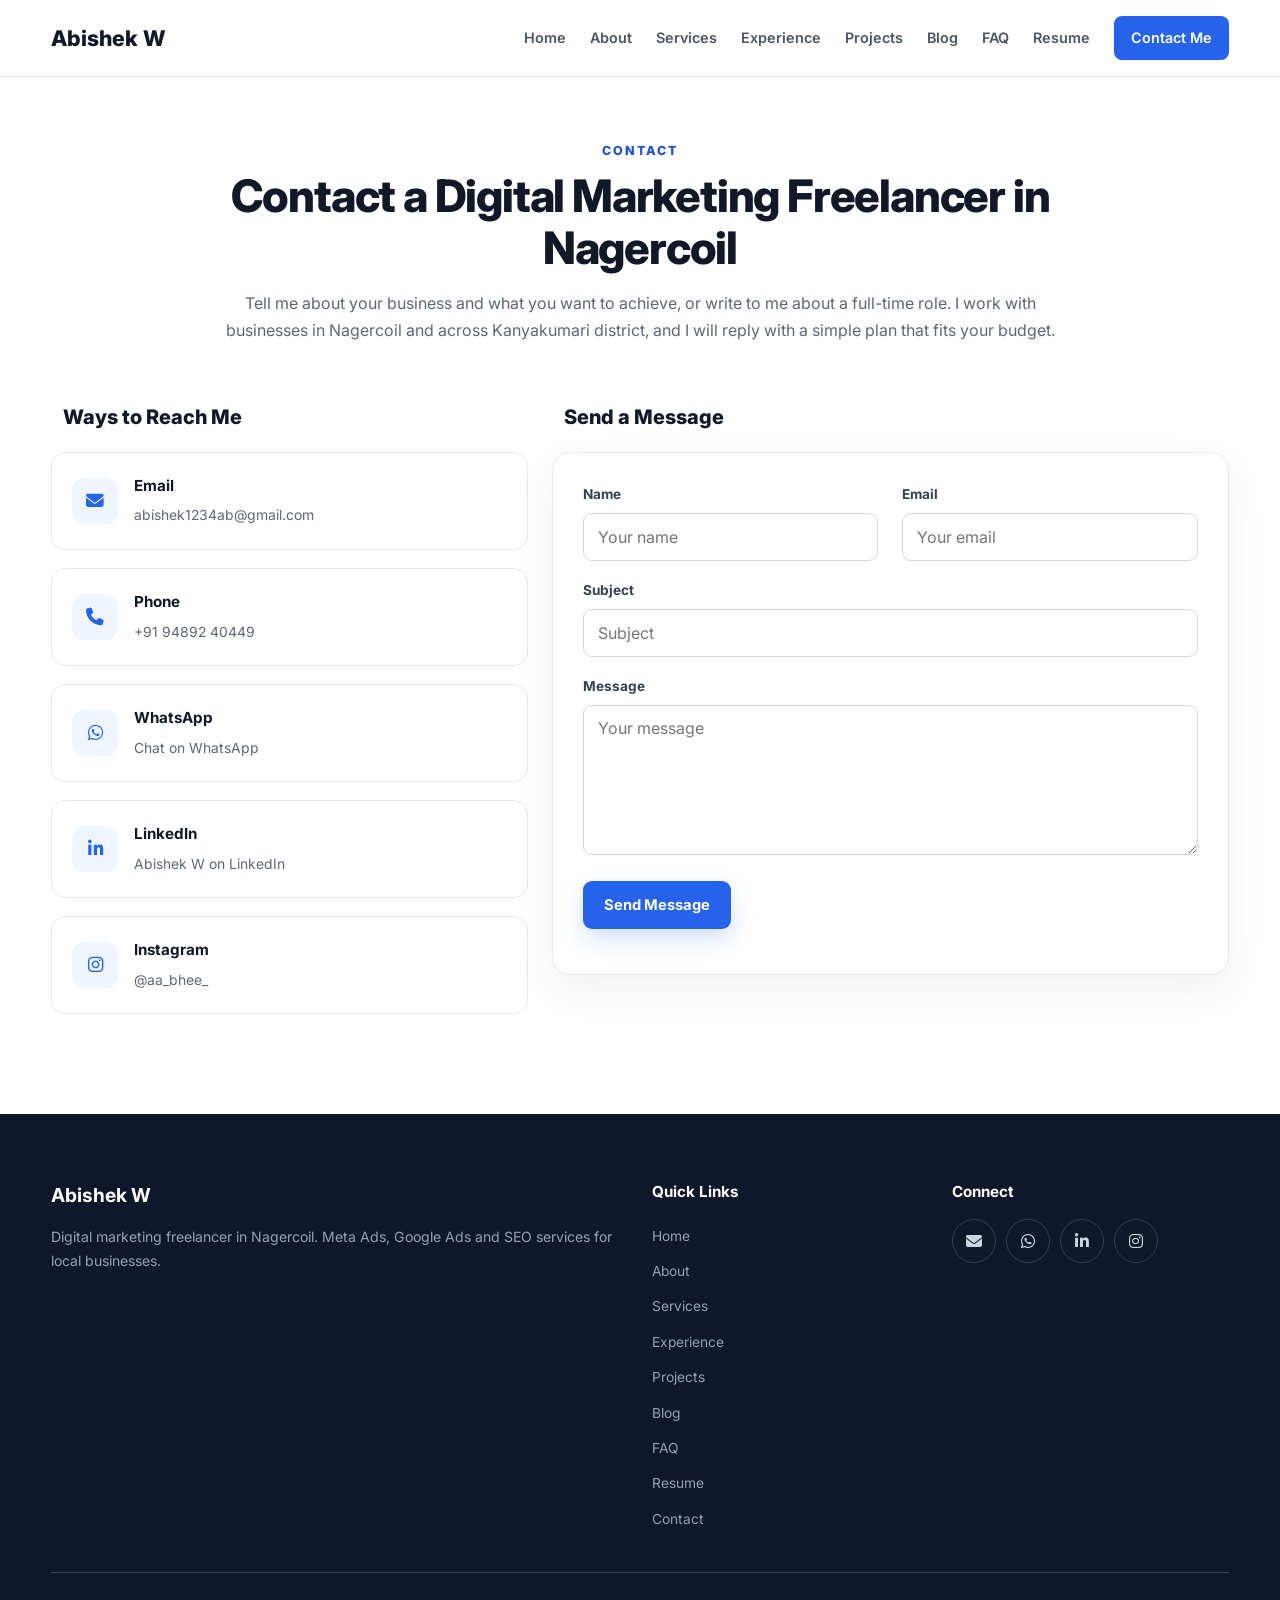
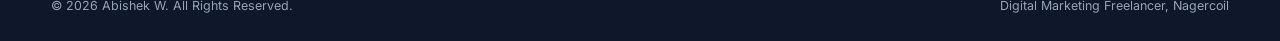
==== contact.html @ 52a7bd78 "Update contact message to include full-time roles" ====
<!DOCTYPE html>
<html lang="en-IN">
<head>
<meta charset="UTF-8">
<meta name="viewport" content="width=device-width, initial-scale=1.0">

<!-- SEO -->
<title>Contact a Digital Marketing Freelancer in Nagercoil</title>
<meta name="description" content="Contact Abishek W, digital marketing freelancer in Nagercoil, for Meta Ads, Google Ads and SEO services. Call or WhatsApp +91 94892 40449.">
<meta name="author" content="Abishek W">
<meta name="robots" content="index, follow, max-image-preview:large">
<meta name="geo.region" content="IN-TN">
<meta name="geo.placename" content="Nagercoil">
<meta name="theme-color" content="#2563eb">
<link rel="canonical" href="https://abishekwabi.github.io/abishek-digital-marketer/contact.html">

<!-- Favicon -->
<link rel="icon" href="favicon.ico" sizes="48x48">
<link rel="icon" type="image/png" sizes="48x48" href="favicon-48x48.png">
<link rel="icon" type="image/png" sizes="192x192" href="favicon-192x192.png">
<link rel="icon" type="image/svg+xml" href="favicon.svg">
<link rel="apple-touch-icon" href="apple-touch-icon.png">

<!-- Open Graph / Twitter -->
<meta property="og:type" content="website">
<meta property="og:site_name" content="Abishek W – Digital Marketing Freelancer">
<meta property="og:locale" content="en_IN">
<meta property="og:title" content="Contact a Digital Marketing Freelancer in Nagercoil">
<meta property="og:description" content="Call, WhatsApp or email Abishek W for digital marketing in Nagercoil and Kanyakumari district.">
<meta property="og:url" content="https://abishekwabi.github.io/abishek-digital-marketer/contact.html">
<meta property="og:image" content="https://abishekwabi.github.io/abishek-digital-marketer/image.jpeg">
<meta property="og:image:alt" content="Abishek W, digital marketing freelancer in Nagercoil">
<meta name="twitter:card" content="summary_large_image">
<meta name="twitter:title" content="Contact a Digital Marketing Freelancer in Nagercoil">
<meta name="twitter:description" content="Call, WhatsApp or email Abishek W for digital marketing in Nagercoil.">
<meta name="twitter:image" content="https://abishekwabi.github.io/abishek-digital-marketer/image.jpeg">

<!-- Performance: connect to third-party hosts early -->
<link rel="preconnect" href="https://fonts.googleapis.com">
<link rel="preconnect" href="https://fonts.gstatic.com" crossorigin>
<link rel="preconnect" href="https://cdnjs.cloudflare.com" crossorigin>
<link rel="preconnect" href="https://www.googletagmanager.com">

<!-- Main stylesheet -->
<link rel="stylesheet" href="style.css">

<!-- Google Fonts and icons: loaded without blocking the first paint -->
<link rel="stylesheet" href="https://fonts.googleapis.com/css2?family=Inter:wght@400;600;700;800&display=swap" media="print" onload="this.media='all'">
<link rel="stylesheet" href="https://cdnjs.cloudflare.com/ajax/libs/font-awesome/6.5.2/css/all.min.css" media="print" onload="this.media='all'">
<noscript>
  <link rel="stylesheet" href="https://fonts.googleapis.com/css2?family=Inter:wght@400;600;700;800&display=swap">
  <link rel="stylesheet" href="https://cdnjs.cloudflare.com/ajax/libs/font-awesome/6.5.2/css/all.min.css">
</noscript>

<!-- Structured Data -->
<script type="application/ld+json">
{
  "@context": "https://schema.org",
  "@graph": [
    {
      "@type": "ContactPage",
      "@id": "https://abishekwabi.github.io/abishek-digital-marketer/contact.html#contactpage",
      "url": "https://abishekwabi.github.io/abishek-digital-marketer/contact.html",
      "name": "Contact a Digital Marketing Freelancer in Nagercoil",
      "description": "Contact Abishek W, a digital marketing freelancer in Nagercoil, for Meta Ads, Google Ads and SEO services.",
      "inLanguage": "en-IN",
      "isPartOf": {"@id": "https://abishekwabi.github.io/abishek-digital-marketer/#website"},
      "about": {"@id": "https://abishekwabi.github.io/abishek-digital-marketer/#service"},
      "breadcrumb": {"@id": "https://abishekwabi.github.io/abishek-digital-marketer/contact.html#breadcrumb"}
    },
    {
      "@type": "BreadcrumbList",
      "@id": "https://abishekwabi.github.io/abishek-digital-marketer/contact.html#breadcrumb",
      "itemListElement": [
        {"@type": "ListItem", "position": 1, "name": "Home", "item": "https://abishekwabi.github.io/abishek-digital-marketer/"},
        {"@type": "ListItem", "position": 2, "name": "Contact", "item": "https://abishekwabi.github.io/abishek-digital-marketer/contact.html"}
      ]
    },
    {
      "@type": "WebSite",
      "@id": "https://abishekwabi.github.io/abishek-digital-marketer/#website",
      "url": "https://abishekwabi.github.io/abishek-digital-marketer/",
      "name": "Abishek W – Digital Marketing Freelancer",
      "inLanguage": "en-IN",
      "publisher": {"@id": "https://abishekwabi.github.io/abishek-digital-marketer/#person"}
    },
    {
      "@type": "Person",
      "@id": "https://abishekwabi.github.io/abishek-digital-marketer/#person",
      "name": "Abishek W",
      "jobTitle": "Digital Marketing Freelancer",
      "url": "https://abishekwabi.github.io/abishek-digital-marketer/",
      "image": "https://abishekwabi.github.io/abishek-digital-marketer/image.jpeg",
      "email": "mailto:abishek1234ab@gmail.com",
      "telephone": "+919489240449",
      "knowsAbout": ["Digital marketing", "SEO", "Google Ads", "Meta Ads", "Lead generation"],
      "address": {"@type": "PostalAddress", "addressLocality": "Nagercoil", "addressRegion": "Tamil Nadu", "addressCountry": "IN"},
      "sameAs": ["https://www.linkedin.com/in/abishekw06/", "https://www.instagram.com/aa_bhee_/"]
    },
    {
      "@type": "ProfessionalService",
      "@id": "https://abishekwabi.github.io/abishek-digital-marketer/#service",
      "name": "Abishek W – Digital Marketing Freelancer",
      "url": "https://abishekwabi.github.io/abishek-digital-marketer/",
      "image": "https://abishekwabi.github.io/abishek-digital-marketer/image.jpeg",
      "telephone": "+919489240449",
      "email": "abishek1234ab@gmail.com",
      "description": "Digital marketing in Nagercoil: Meta Ads, Google Ads, SEO services and lead generation for local businesses.",
      "slogan": "Meta Ads, Google Ads and SEO services in Nagercoil",
      "address": {"@type": "PostalAddress", "addressLocality": "Nagercoil", "addressRegion": "Tamil Nadu", "addressCountry": "IN"},
      "areaServed": [{"@type": "City", "name": "Nagercoil"}, {"@type": "AdministrativeArea", "name": "Kanyakumari district"}],
      "contactPoint": {"@type": "ContactPoint", "contactType": "customer service", "telephone": "+919489240449", "email": "abishek1234ab@gmail.com", "areaServed": "IN", "availableLanguage": ["Tamil", "English"]},
      "founder": {"@id": "https://abishekwabi.github.io/abishek-digital-marketer/#person"}
    }
  ]
}
</script>

<!-- Google Tag Manager -->
<script>(function(w,d,s,l,i){w[l]=w[l]||[];w[l].push({'gtm.start':
new Date().getTime(),event:'gtm.js'});var f=d.getElementsByTagName(s)[0],
j=d.createElement(s),dl=l!='dataLayer'?'&l='+l:'';j.async=true;j.src=
'https://www.googletagmanager.com/gtm.js?id='+i+dl;f.parentNode.insertBefore(j,f);
})(window,document,'script','dataLayer','GTM-KGVBVLHN');</script>
<!-- End Google Tag Manager -->

<!-- Google tag (gtag.js) -->
<script async src="https://www.googletagmanager.com/gtag/js?id=G-7HQLY4VYEZ"></script>
<script>
  window.dataLayer = window.dataLayer || [];
  function gtag(){dataLayer.push(arguments);}
  gtag('js', new Date());
  gtag('config', 'G-7HQLY4VYEZ');
</script>
</head>

<body>
<!-- Google Tag Manager (noscript) -->
<noscript><iframe src="https://www.googletagmanager.com/ns.html?id=GTM-KGVBVLHN"
height="0" width="0" style="display:none;visibility:hidden"></iframe></noscript>
<!-- End Google Tag Manager (noscript) -->
<a class="skip-link" href="#main">Skip to main content</a>

<!-- NAVIGATION -->
<header class="navbar" id="navbar">
  <div class="container nav-container">
    <a href="index.html" class="logo">Abishek W</a>
    <button class="menu-toggle" id="menuToggle" type="button" aria-label="Open menu" aria-expanded="false" aria-controls="navLinks">
      <i class="fa-solid fa-bars" aria-hidden="true"></i>
    </button>
    <nav class="nav-links" id="navLinks" aria-label="Main navigation">
      <a href="index.html#home">Home</a>
      <a href="index.html#about">About</a>
      <a href="index.html#skills">Services</a>
      <a href="index.html#experience">Experience</a>
      <a href="index.html#projects">Projects</a>
      <a href="index.html#blog">Blog</a>
      <a href="index.html#faq">FAQ</a>
      <a href="index.html#resume">Resume</a>
      <a href="contact.html" class="nav-contact" aria-current="page">Contact Me</a>
    </nav>
  </div>
</header>

<main id="main">

<!-- CONTACT -->
<section id="contact" class="section-padding contact-section">
  <div class="container">
    <div class="section-heading">
      <p>CONTACT</p>
      <h1 class="page-title">Contact a Digital Marketing Freelancer in Nagercoil</h1>
      <p>Tell me about your business and what you want to achieve, or write to me about a full-time role. I work with businesses in Nagercoil and across Kanyakumari district, and I will reply with a simple plan that fits your budget.</p>
    </div>

    <div class="row g-5">

      <!-- CONTACT INFORMATION -->
      <div class="col-lg-5">
        <h2 class="contact-subheading">Ways to Reach Me</h2>
        <div class="contact-info">
          <div class="contact-item"><i class="fa-solid fa-envelope" aria-hidden="true"></i><div><h3>Email</h3><a href="mailto:abishek1234ab@gmail.com">abishek1234ab@gmail.com</a></div></div>
          <div class="contact-item"><i class="fa-solid fa-phone" aria-hidden="true"></i><div><h3>Phone</h3><a href="tel:+919489240449">+91 94892 40449</a></div></div>
          <div class="contact-item"><i class="fa-brands fa-whatsapp" aria-hidden="true"></i><div><h3>WhatsApp</h3><a href="https://wa.me/919489240449" target="_blank" rel="noopener">Chat on WhatsApp</a></div></div>
          <div class="contact-item"><i class="fa-brands fa-linkedin-in" aria-hidden="true"></i><div><h3>LinkedIn</h3><a href="https://www.linkedin.com/in/abishekw06/" target="_blank" rel="noopener">Abishek W on LinkedIn</a></div></div>
          <div class="contact-item"><i class="fa-brands fa-instagram" aria-hidden="true"></i><div><h3>Instagram</h3><a href="https://www.instagram.com/aa_bhee_/" target="_blank" rel="noopener">@aa_bhee_</a></div></div>
        </div>
      </div>

      <!-- CONTACT FORM -->
      <div class="col-lg-7">
        <h2 class="contact-subheading">Send a Message</h2>
        <form id="contactForm" class="contact-form" action="#" method="POST">
          <div class="row">
            <div class="col-md-6 mb-3">
              <label for="name">Name</label>
              <input type="text" id="name" name="name" class="form-control" placeholder="Your name" autocomplete="name" required>
            </div>
            <div class="col-md-6 mb-3">
              <label for="email">Email</label>
              <input type="email" id="email" name="email" class="form-control" placeholder="Your email" autocomplete="email" required>
            </div>
          </div>
          <div class="mb-3">
            <label for="subject">Subject</label>
            <input type="text" id="subject" name="subject" class="form-control" placeholder="Subject" required>
          </div>
          <div class="mb-3">
            <label for="message">Message</label>
            <textarea id="message" name="message" rows="6" class="form-control" placeholder="Your message" required></textarea>
          </div>
          <button type="submit" class="btn btn-primary">Send Message</button>
          <p id="formMessage" class="mt-3" role="status" aria-live="polite"></p>
        </form>
      </div>

    </div>
  </div>
</section>

</main>

<!-- FOOTER -->
<footer>
  <div class="container">
    <div class="row">
      <div class="col-lg-6">
        <h3>Abishek W</h3>
        <p>Digital marketing freelancer in Nagercoil. Meta Ads, Google Ads and SEO services for local businesses.</p>
      </div>
      <div class="col-lg-3">
        <h4>Quick Links</h4>
        <ul class="footer-links">
          <li><a href="index.html#home">Home</a></li>
          <li><a href="index.html#about">About</a></li>
          <li><a href="index.html#skills">Services</a></li>
          <li><a href="index.html#experience">Experience</a></li>
          <li><a href="index.html#projects">Projects</a></li>
          <li><a href="index.html#blog">Blog</a></li>
          <li><a href="index.html#faq">FAQ</a></li>
          <li><a href="index.html#resume">Resume</a></li>
          <li><a href="contact.html">Contact</a></li>
        </ul>
      </div>
      <div class="col-lg-3">
        <h4>Connect</h4>
        <div class="footer-social">
          <a href="mailto:abishek1234ab@gmail.com" aria-label="Email"><i class="fa-solid fa-envelope" aria-hidden="true"></i></a>
          <a href="https://wa.me/919489240449" target="_blank" rel="noopener" aria-label="WhatsApp"><i class="fa-brands fa-whatsapp" aria-hidden="true"></i></a>
          <a href="https://www.linkedin.com/in/abishekw06/" target="_blank" rel="noopener" aria-label="LinkedIn"><i class="fa-brands fa-linkedin-in" aria-hidden="true"></i></a>
          <a href="https://www.instagram.com/aa_bhee_/" target="_blank" rel="noopener" aria-label="Instagram"><i class="fa-brands fa-instagram" aria-hidden="true"></i></a>
        </div>
      </div>
    </div>
    <hr>
    <div class="footer-bottom">
      <p>© <span class="js-year">2026</span> Abishek W. All Rights Reserved.</p>
      <p>Digital Marketing Freelancer, Nagercoil</p>
    </div>
  </div>
</footer>

<script src="script.js" defer></script>
</body>
</html>
---- style.css ----
/* =========================================================
   RESET
========================================================= */
* { margin: 0; padding: 0; box-sizing: border-box; }
html { scroll-behavior: smooth; scroll-padding-top: 84px; }
body {
    font-family: "Inter", system-ui, -apple-system, "Segoe UI", Roboto, Arial, sans-serif;
    background: #ffffff;
    color: #111827;
    line-height: 1.7;
    overflow-x: hidden;
}
a { text-decoration: none; color: inherit; }
img { max-width: 100%; display: block; }
button, input, textarea { font-family: inherit; }
.container { width: min(1180px, 92%); margin: 0 auto; }

.skip-link {
    position: absolute; left: 12px; top: -70px; z-index: 2000;
    padding: 10px 16px; border-radius: 8px;
    background: #2563eb; color: #ffffff; font-weight: 700;
    transition: top 0.2s ease;
}
.skip-link:focus { top: 12px; }


/* =========================================================
   NAVBAR
========================================================= */
.navbar {
    position: fixed; top: 0; left: 0; width: 100%; z-index: 1000;
    background: rgba(255, 255, 255, 0.96);
    border-bottom: 1px solid #e5e7eb;
    transition: box-shadow 0.35s ease, background 0.35s ease;
}
.navbar.scrolled { box-shadow: 0 8px 30px rgba(0, 0, 0, 0.08); background: rgba(255, 255, 255, 0.98); }
.nav-container { min-height: 76px; display: flex; align-items: center; justify-content: space-between; gap: 30px; }
.logo { font-size: 1.35rem; font-weight: 800; color: #111827; transition: transform 0.3s ease; }
.logo:hover { transform: translateY(-2px); }
.nav-links { display: flex; align-items: center; gap: 24px; }
.nav-links a { position: relative; font-size: 0.9rem; font-weight: 600; color: #4b5563; transition: color 0.3s ease; }
.nav-links a::after {
    content: ""; position: absolute; left: 0; bottom: -7px;
    width: 0; height: 2px; background: #2563eb; transition: width 0.3s ease;
}
.nav-links a:hover, .nav-links a.active { color: #2563eb; }
.nav-links a:hover::after, .nav-links a.active::after { width: 100%; }
.nav-links .nav-contact { padding: 10px 17px; border-radius: 8px; background: #2563eb; color: #ffffff; }
.nav-links .nav-contact::after { display: none; }
.nav-links .nav-contact:hover { background: #1d4ed8; color: #ffffff; transform: translateY(-2px); }


/* =========================================================
   HERO (no opacity animation on main text or image, so the
   largest content paints as early as possible)
========================================================= */
.hero {
    min-height: 100vh; min-height: 100svh;
    padding: 150px 0 100px;
    display: flex; align-items: center;
    background:
        radial-gradient(circle at 80% 20%, rgba(37, 99, 235, 0.08), transparent 30%),
        linear-gradient(180deg, #ffffff 0%, #f8fafc 100%);
}
.hero-grid { display: grid; grid-template-columns: 1.05fr 0.95fr; align-items: center; gap: 70px; }
.open-status {
    display: inline-flex; align-items: center; gap: 9px;
    padding: 8px 14px; margin-bottom: 22px;
    border: 1px solid #dbeafe; border-radius: 50px;
    background: #eff6ff; color: #1d4ed8;
    font-size: 0.82rem; font-weight: 700;
}
.open-status::before {
    content: ""; width: 8px; height: 8px; border-radius: 50%;
    background: #22c55e; animation: pulse 1.8s infinite;
}
.hero-title {
    max-width: 750px; margin-bottom: 18px;
    font-size: clamp(2.2rem, 4.4vw, 4rem);
    line-height: 1.1; letter-spacing: -1.5px; font-weight: 800; color: #111827;
}
.hero-title .blue { color: #2563eb; }
.hero-subtitle { max-width: 750px; margin-bottom: 22px; font-size: 1.15rem; line-height: 1.6; font-weight: 600; color: #374151; }
.hero-description { max-width: 700px; margin-bottom: 30px; color: #5f6673; font-size: 1rem; }
.hero-buttons { display: flex; flex-wrap: wrap; gap: 14px; margin-bottom: 28px; }

.btn {
    position: relative; overflow: hidden;
    display: inline-flex; align-items: center; justify-content: center; gap: 7px;
    min-height: 48px; padding: 12px 21px;
    border-radius: 9px; border: 1px solid transparent;
    font-size: 0.92rem; font-weight: 700; cursor: pointer;
    transition: transform 0.3s ease, box-shadow 0.3s ease, background 0.3s ease, border-color 0.3s ease;
}
.btn:hover { transform: translateY(-3px); }
.btn-primary { background: #2563eb; color: #ffffff; box-shadow: 0 10px 24px rgba(37, 99, 235, 0.2); }
.btn-primary:hover { background: #1d4ed8; box-shadow: 0 15px 30px rgba(37, 99, 235, 0.28); }
.btn-secondary { background: #ffffff; color: #111827; border-color: #d1d5db; }
.btn-secondary:hover { border-color: #2563eb; color: #2563eb; }
.btn .ripple {
    position: absolute; width: 10px; height: 10px; border-radius: 50%;
    background: rgba(255, 255, 255, 0.5);
    transform: translate(-50%, -50%) scale(0);
    animation: rippleOut 0.6s ease-out; pointer-events: none;
}

.social-links { display: flex; align-items: center; gap: 11px; }
.social-links a {
    width: 44px; height: 44px; display: grid; place-items: center;
    border: 1px solid #e5e7eb; border-radius: 50%;
    background: #ffffff; color: #4b5563; transition: all 0.3s ease;
}
.social-links a:hover { color: #ffffff; background: #2563eb; border-color: #2563eb; transform: translateY(-4px) rotate(3deg); }


/* =========================================================
   HERO IMAGE
========================================================= */
.hero-visual { position: relative; min-height: 520px; display: flex; align-items: center; justify-content: center; }
.hero-visual::before {
    content: ""; position: absolute; width: 410px; height: 410px;
    border-radius: 50%; background: #eff6ff; z-index: 0;
    animation: imageGlow 5s ease-in-out infinite;
}
.profile-image {
    position: relative; z-index: 2;
    width: 390px; height: 470px;
    object-fit: cover; object-position: center top;
    border-radius: 25px; border: 8px solid #ffffff;
    box-shadow: 0 30px 70px rgba(15, 23, 42, 0.15);
    transition: transform 0.5s ease, box-shadow 0.5s ease;
}
.profile-image:hover { transform: translateY(-8px) scale(1.015); box-shadow: 0 40px 85px rgba(15, 23, 42, 0.2); }


/* =========================================================
   FLOATING CARDS
========================================================= */
.floating-card {
    position: absolute; z-index: 5;
    display: flex; align-items: center; gap: 12px;
    padding: 13px 16px; min-width: 190px;
    background: rgba(255, 255, 255, 0.96);
    border: 1px solid #e5e7eb; border-radius: 13px;
    box-shadow: 0 18px 40px rgba(15, 23, 42, 0.12);
}
.floating-icon {
    width: 42px; height: 42px; display: grid; place-items: center;
    border-radius: 10px; background: #eff6ff; color: #2563eb; font-size: 1.15rem;
}
.floating-text { display: flex; flex-direction: column; line-height: 1.35; }
.floating-text strong { color: #111827; font-size: 0.9rem; }
.floating-text span { color: #5f6673; font-size: 0.75rem; }
.meta-card { left: -15px; top: 70px; animation: floatA 4s ease-in-out infinite; }
.google-card { right: -25px; top: 190px; animation: floatB 4.5s ease-in-out infinite; }
.seo-card { left: 0; bottom: 60px; animation: floatC 5s ease-in-out infinite; }


/* =========================================================
   GENERAL SECTIONS
========================================================= */
section:not(.hero) { padding: 100px 0; }
section:nth-of-type(even) { background: #f8fafc; }


/* =========================================================
   SECTION HEADINGS
========================================================= */
.section-heading { max-width: 850px; margin: 0 auto 55px; text-align: center; }
.section-label, .section-heading > p:first-child {
    margin-bottom: 10px; color: #1d4ed8;
    font-size: 0.78rem; font-weight: 800;
    text-transform: uppercase; letter-spacing: 2px;
}
.section-heading h2 {
    margin-bottom: 16px; color: #111827;
    font-size: clamp(1.8rem, 3.6vw, 2.8rem);
    line-height: 1.15; letter-spacing: -1.2px; font-weight: 800;
}
.section-heading > p:last-child { color: #5f6673; font-size: 1rem; font-weight: 400; line-height: 1.7; }


/* =========================================================
   ABOUT
========================================================= */
.about-grid { display: grid; grid-template-columns: 1.2fr 0.8fr; gap: 55px; align-items: start; }
.about-content p { margin-bottom: 18px; color: #5f6673; }
.education-card {
    padding: 30px; background: #ffffff;
    border: 1px solid #e5e7eb; border-radius: 18px;
    box-shadow: 0 15px 40px rgba(15, 23, 42, 0.06);
    transition: transform 0.35s ease, box-shadow 0.35s ease, border-color 0.35s ease;
}
.education-card:hover { transform: translateY(-7px); box-shadow: 0 25px 55px rgba(15, 23, 42, 0.1); border-color: #bfdbfe; }
.education-card h3 { margin-bottom: 13px; color: #111827; font-size: 1.05rem; }
.education-card p { margin-bottom: 7px; color: #5f6673; }
.education-card p strong { color: #111827; }


/* =========================================================
   SKILLS
========================================================= */
.skills-grid { display: grid; grid-template-columns: repeat(3, 1fr); gap: 18px; }
.skill-card {
    min-height: 175px; padding: 28px 20px;
    display: flex; flex-direction: column; justify-content: center; align-items: center;
    text-align: center; background: #ffffff;
    border: 1px solid #e5e7eb; border-radius: 16px;
    box-shadow: 0 8px 25px rgba(15, 23, 42, 0.04);
    transition: transform 0.35s ease, box-shadow 0.35s ease, border-color 0.35s ease;
}
.skill-card:hover { transform: translateY(-9px); border-color: #bfdbfe; box-shadow: 0 20px 45px rgba(37, 99, 235, 0.1); }
.skill-icon {
    width: 56px; height: 56px; margin-bottom: 18px;
    display: grid; place-items: center;
    border-radius: 14px; background: #eff6ff; color: #2563eb;
    font-size: 1.35rem; transition: all 0.35s ease;
}
.skill-card:hover .skill-icon { background: #2563eb; color: #ffffff; transform: rotate(-6deg) scale(1.08); }
.skill-card h3 { color: #1f2937; font-size: 0.95rem; }


/* =========================================================
   EXPERIENCE
========================================================= */
.experience-card {
    max-width: 900px; margin: auto; padding: 38px;
    background: #ffffff; border: 1px solid #e5e7eb; border-radius: 18px;
    box-shadow: 0 15px 40px rgba(15, 23, 42, 0.06);
    transition: transform 0.35s ease, box-shadow 0.35s ease, border-color 0.35s ease;
}
.experience-card + .experience-card { margin-top: 24px; }
.experience-card:hover { transform: translateY(-7px); border-color: #bfdbfe; box-shadow: 0 25px 55px rgba(15, 23, 42, 0.1); }
.experience-card h3 { margin-bottom: 8px; color: #111827; font-size: 1.35rem; }
.company { color: #1d4ed8; font-weight: 700; }
.date { margin-top: 3px; margin-bottom: 23px; color: #5f6673; font-size: 0.9rem; }
.experience-card ul { padding-left: 20px; }
.experience-card li { margin-bottom: 9px; color: #5f6673; }


/* =========================================================
   PROJECTS
========================================================= */
.projects-grid { display: grid; grid-template-columns: repeat(2, 1fr); gap: 22px; }
.project-card {
    padding: 30px; background: #ffffff;
    border: 1px solid #e5e7eb; border-radius: 18px;
    box-shadow: 0 10px 30px rgba(15, 23, 42, 0.05);
    transition: transform 0.4s ease, box-shadow 0.4s ease, border-color 0.4s ease;
}
.project-card:hover { transform: translateY(-9px); border-color: #bfdbfe; box-shadow: 0 25px 55px rgba(37, 99, 235, 0.1); }
.project-card h3 { margin-bottom: 7px; color: #111827; font-size: 1.2rem; }
.project-location { margin-bottom: 16px; color: #1d4ed8; font-size: 0.84rem; font-weight: 700; }
.project-card p { margin-bottom: 23px; color: #5f6673; font-size: 0.94rem; }
.project-stats { display: flex; flex-wrap: wrap; gap: 9px; }
.stat {
    padding: 7px 11px; border-radius: 7px;
    background: #f1f5f9; color: #374151;
    font-size: 0.76rem; font-weight: 700;
    transition: background 0.3s ease, color 0.3s ease;
}
.project-card:hover .stat { background: #eff6ff; color: #1d4ed8; }


/* =========================================================
   BLOG
========================================================= */
.blog-grid { display: grid; grid-template-columns: repeat(2, 1fr); gap: 22px; }
.blog-card {
    padding: 30px; background: #ffffff;
    border: 1px solid #e5e7eb; border-radius: 18px;
    box-shadow: 0 10px 30px rgba(15, 23, 42, 0.04);
    transition: transform 0.4s ease, box-shadow 0.4s ease, border-color 0.4s ease;
}
.blog-card:hover { transform: translateY(-8px); border-color: #bfdbfe; box-shadow: 0 25px 55px rgba(15, 23, 42, 0.1); }
.blog-meta { margin-bottom: 13px; color: #1d4ed8; font-size: 0.72rem; font-weight: 800; letter-spacing: 1px; }
.blog-card h3 { margin-bottom: 13px; color: #111827; font-size: 1.2rem; line-height: 1.4; }
.blog-card > p { margin-bottom: 20px; color: #5f6673; }
.blog-content { padding-top: 20px; border-top: 1px solid #e5e7eb; }
.blog-content h4 { margin: 16px 0 7px; color: #1f2937; font-size: 0.95rem; }
.blog-content p { color: #5f6673; font-size: 0.9rem; }


/* =========================================================
   FAQ
========================================================= */
.faq-container { max-width: 850px; margin: 0 auto; }
.faq-item {
    margin-bottom: 12px; overflow: hidden;
    background: #ffffff; border: 1px solid #e5e7eb; border-radius: 12px;
    transition: border-color 0.3s ease;
}
.faq-item.active { border-color: #bfdbfe; }
.faq-question {
    width: 100%; padding: 20px 22px;
    display: flex; align-items: center; justify-content: space-between; gap: 20px;
    border: none; background: transparent; color: #111827;
    text-align: left; font-size: 0.96rem; font-weight: 700; cursor: pointer;
}
.faq-question i { color: #2563eb; transition: transform 0.3s ease; }
.faq-item.active .faq-question i { transform: rotate(180deg); }

/* Closed answers are hidden from keyboard focus too */
.faq-answer {
    max-height: 0; overflow: hidden; visibility: hidden;
    padding: 0 22px; color: #5f6673; font-size: 0.92rem;
    transition: max-height 0.4s ease, padding 0.4s ease, visibility 0s linear 0.4s;
}
.faq-item.active .faq-answer { max-height: 400px; visibility: visible; padding: 0 22px 21px; transition-delay: 0s; }


/* =========================================================
   RESUME
========================================================= */
.resume-buttons { display: flex; justify-content: center; flex-wrap: wrap; gap: 14px; }


/* =========================================================
   CONTACT PAGE
========================================================= */
.section-padding { padding: 100px 0; }
section.contact-section { padding-top: 140px; }
.page-title {
    margin-bottom: 16px; color: #111827;
    font-size: clamp(1.8rem, 3.6vw, 2.8rem);
    line-height: 1.15; letter-spacing: -1.2px; font-weight: 800;
}
.contact-subheading { margin-bottom: 18px; padding-left: 12px; color: #111827; font-size: 1.25rem; font-weight: 800; }

.row { display: flex; flex-wrap: wrap; margin-left: -12px; margin-right: -12px; }
.row > * { padding-left: 12px; padding-right: 12px; }
.g-5 { row-gap: 45px; }
.col-lg-5 { width: 41.666667%; }
.col-lg-6 { width: 50%; }
.col-lg-7 { width: 58.333333%; }
.col-lg-3 { width: 25%; }
.col-md-6 { width: 50%; }

.contact-info { display: flex; flex-direction: column; gap: 18px; }
.contact-item {
    display: flex; align-items: center; gap: 16px; padding: 20px;
    background: #ffffff; border: 1px solid #e5e7eb; border-radius: 14px;
    transition: transform 0.3s ease, box-shadow 0.3s ease, border-color 0.3s ease;
}
.contact-item:hover { transform: translateX(7px); border-color: #bfdbfe; box-shadow: 0 15px 35px rgba(15, 23, 42, 0.07); }
.contact-item > i {
    width: 46px; height: 46px; flex-shrink: 0;
    display: grid; place-items: center;
    border-radius: 12px; background: #eff6ff; color: #2563eb; font-size: 1.1rem;
}
.contact-item h3 { margin-bottom: 3px; color: #111827; font-size: 0.95rem; }
.contact-item a { color: #5f6673; font-size: 0.87rem; transition: color 0.3s ease; word-break: break-word; }
.contact-item a:hover { color: #2563eb; }

.contact-form {
    padding: 30px; background: #ffffff;
    border: 1px solid #e5e7eb; border-radius: 18px;
    box-shadow: 0 15px 40px rgba(15, 23, 42, 0.06);
}
.form-control {
    width: 100%; min-height: 48px; padding: 12px 14px;
    border: 1px solid #d1d5db; border-radius: 9px; outline: none;
    background: #ffffff; color: #111827;
    font-size: 1rem; /* 16px stops iPhone zooming into the field */
    transition: border-color 0.3s ease, box-shadow 0.3s ease;
}
textarea.form-control { min-height: 150px; resize: vertical; }
.form-control:focus { border-color: #2563eb; box-shadow: 0 0 0 4px rgba(37, 99, 235, 0.1); }
.contact-form label { display: block; margin-bottom: 7px; color: #374151; font-size: 0.85rem; font-weight: 700; }
.mb-3 { margin-bottom: 18px; }
.mt-3 { margin-top: 15px; }
.contact-form .btn { border: none; }


/* =========================================================
   FOOTER
========================================================= */
footer { padding: 65px 0 25px; background: #0f172a; color: #ffffff; }
footer .row { row-gap: 35px; }
footer h3, footer h4 { margin-bottom: 14px; color: #ffffff; }
footer h3 { font-size: 1.2rem; }
footer h4 { font-size: 0.95rem; }
footer p { color: #94a3b8; font-size: 0.88rem; }
.footer-links { list-style: none; }
.footer-links a { display: inline-block; padding: 6px 0; color: #94a3b8; font-size: 0.86rem; transition: color 0.3s ease; }
.footer-links a:hover { color: #ffffff; }
.footer-social { display: flex; gap: 10px; }
.footer-social a {
    width: 44px; height: 44px; display: grid; place-items: center;
    border: 1px solid #334155; border-radius: 50%; color: #cbd5e1;
    transition: all 0.3s ease;
}
.footer-social a:hover { background: #2563eb; border-color: #2563eb; color: #ffffff; transform: translateY(-4px); }
footer hr { margin: 35px 0 22px; border: 0; border-top: 1px solid #334155; }
.footer-bottom { display: flex; justify-content: space-between; gap: 20px; }
.footer-bottom p { font-size: 0.78rem; }


/* =========================================================
   LINKS INSIDE CONTENT
========================================================= */
.about-content a, .blog-content a, .faq-answer a {
    color: #1d4ed8; font-weight: 600;
    text-decoration: underline; text-underline-offset: 3px;
}


/* =========================================================
   SCROLL REVEAL ANIMATION
========================================================= */
.reveal { opacity: 0; transform: translateY(40px); transition: opacity 0.8s ease, transform 0.8s ease; }
.reveal.active { opacity: 1; transform: translateY(0); }
.no-js .reveal { opacity: 1; transform: none; }


/* =========================================================
   STAGGER ANIMATIONS
========================================================= */
.skills-grid .skill-card:nth-child(1), .projects-grid .project-card:nth-child(1), .blog-grid .blog-card:nth-child(1) { transition-delay: 0.05s; }
.skills-grid .skill-card:nth-child(2), .projects-grid .project-card:nth-child(2), .blog-grid .blog-card:nth-child(2) { transition-delay: 0.1s; }
.skills-grid .skill-card:nth-child(3), .projects-grid .project-card:nth-child(3), .blog-grid .blog-card:nth-child(3) { transition-delay: 0.15s; }
.skills-grid .skill-card:nth-child(4), .projects-grid .project-card:nth-child(4), .blog-grid .blog-card:nth-child(4) { transition-delay: 0.2s; }
.skills-grid .skill-card:nth-child(5), .projects-grid .project-card:nth-child(5), .blog-grid .blog-card:nth-child(5) { transition-delay: 0.25s; }
.skills-grid .skill-card:nth-child(6), .blog-grid .blog-card:nth-child(6) { transition-delay: 0.3s; }
.skills-grid .skill-card:nth-child(7), .blog-grid .blog-card:nth-child(7) { transition-delay: 0.35s; }
.skills-grid .skill-card:nth-child(8), .blog-grid .blog-card:nth-child(8) { transition-delay: 0.4s; }

/* Instant hover on cards (the stagger delay is for scroll only) */
.skills-grid .skill-card:hover, .projects-grid .project-card:hover, .blog-grid .blog-card:hover { transition-delay: 0s; }


/* =========================================================
   KEYFRAMES
========================================================= */
@keyframes pulse {
    0% { box-shadow: 0 0 0 0 rgba(34, 197, 94, 0.35); }
    70% { box-shadow: 0 0 0 8px rgba(34, 197, 94, 0); }
    100% { box-shadow: 0 0 0 0 rgba(34, 197, 94, 0); }
}
@keyframes imageGlow {
    0%, 100% { transform: scale(1); opacity: 0.9; }
    50% { transform: scale(1.08); opacity: 0.65; }
}
@keyframes floatA {
    0%, 100% { transform: translateY(0) rotate(-1deg); }
    50% { transform: translateY(-14px) rotate(1deg); }
}
@keyframes floatB {
    0%, 100% { transform: translateY(0) rotate(1deg); }
    50% { transform: translateY(-17px) rotate(-1deg); }
}
@keyframes floatC {
    0%, 100% { transform: translateY(0) rotate(-1deg); }
    50% { transform: translateY(-12px) rotate(1deg); }
}
@keyframes rippleOut { to { transform: translate(-50%, -50%) scale(25); opacity: 0; } }


/* =========================================================
   MOBILE MENU BUTTON + KEYBOARD FOCUS
========================================================= */
.menu-toggle {
    display: none; width: 44px; height: 44px;
    border: 1px solid #e5e7eb; border-radius: 10px;
    background: #ffffff; color: #111827;
    font-size: 1.15rem; cursor: pointer;
}
a:focus-visible, button:focus-visible { outline: 3px solid #93c5fd; outline-offset: 3px; border-radius: 6px; }


/* =========================================================
   LAPTOP NAV SPACING (851px - 1250px)
========================================================= */
@media (min-width: 851px) and (max-width: 1250px) {
    .nav-links { gap: 14px; }
    .nav-links a { font-size: 0.85rem; }
    .nav-links .nav-contact { padding: 9px 14px; }
}


/* =========================================================
   RESPONSIVE: SMALL DESKTOP / TABLET (max 1100px)
========================================================= */
@media (max-width: 1100px) {
    .hero-grid { gap: 40px; }
    .profile-image { width: 340px; height: 420px; }
    .hero-visual::before { width: 360px; height: 360px; }
    .meta-card { left: 0; }
    .google-card { right: 0; }
}


/* =========================================================
   RESPONSIVE: TABLET AND PHONE (max 850px)
========================================================= */
@media (max-width: 850px) {
    .nav-container { min-height: 68px; }
    .menu-toggle { display: grid; place-items: center; }

    .nav-links {
        display: none; position: absolute; top: 100%; left: 0; width: 100%;
        flex-direction: column; align-items: stretch; gap: 0;
        padding: 10px 4% 18px; background: #ffffff;
        border-bottom: 1px solid #e5e7eb;
        box-shadow: 0 18px 30px rgba(15, 23, 42, 0.08);
        max-height: calc(100vh - 68px); overflow-y: auto;
    }
    .nav-links.open { display: flex; }
    .nav-links a { padding: 13px 4px; font-size: 1rem; }
    .nav-links a::after { display: none; }
    .nav-links .nav-contact { margin-top: 8px; text-align: center; }

    .hero { padding-top: 125px; }
    .hero-grid { grid-template-columns: 1fr; text-align: center; }
    .hero-content { display: flex; flex-direction: column; align-items: center; }
    .hero-description { max-width: 650px; }

    /* hide floating cards so they never cover the face */
    .floating-card { display: none; }
    .hero-visual { min-height: auto; margin-top: 10px; }
    .hero-visual::before { display: none; }
    .profile-image { width: 100%; max-width: 340px; height: auto; aspect-ratio: 4 / 5; object-position: center 15%; }

    .about-grid { grid-template-columns: 1fr; }
    .skills-grid { grid-template-columns: repeat(2, 1fr); }
    .projects-grid, .blog-grid { grid-template-columns: 1fr; }

    .col-lg-5, .col-lg-6, .col-lg-7, .col-lg-3 { width: 100%; }
    footer .col-lg-6, footer .col-lg-3 { width: 50%; }
}


/* =========================================================
   RESPONSIVE: PHONE (max 600px)
========================================================= */
@media (max-width: 600px) {
    .container { width: min(92%, 540px); }
    section:not(.hero), .section-padding { padding: 75px 0; }
    section.contact-section { padding-top: 115px; }

    .hero { min-height: auto; padding: 115px 0 75px; }
    .hero-title { font-size: 2.1rem; letter-spacing: -1px; }
    .hero-subtitle { font-size: 1rem; }
    .hero-description { font-size: 0.92rem; }
    .hero-buttons { width: 100%; flex-direction: column; }
    .hero-buttons .btn { width: 100%; }
    .profile-image { max-width: 300px; border-width: 6px; border-radius: 20px; }

    .section-heading { margin-bottom: 38px; }
    .section-heading h2, .page-title { font-size: 1.75rem; letter-spacing: -0.8px; }
    .section-heading > p:last-child { font-size: 0.92rem; }

    .skills-grid { grid-template-columns: 1fr; }
    .skill-card { min-height: 150px; }

    .experience-card, .project-card, .blog-card, .contact-form, .education-card { padding: 24px; }
    .experience-card h3 { font-size: 1.2rem; }

    .project-stats { flex-direction: column; align-items: flex-start; }
    .stat { width: 100%; }

    .faq-question { padding: 17px; font-size: 0.88rem; }
    .faq-answer { padding-left: 17px; padding-right: 17px; font-size: 0.85rem; }
    .faq-item.active .faq-answer { padding-left: 17px; padding-right: 17px; }

    .col-md-6 { width: 100%; }
    .resume-buttons { flex-direction: column; }
    .resume-buttons .btn { width: 100%; }

    footer .col-lg-6, footer .col-lg-3 { width: 100%; }
    .footer-bottom { flex-direction: column; gap: 5px; }
}


/* =========================================================
   REDUCED MOTION
========================================================= */
@media (prefers-reduced-motion: reduce) {
    html { scroll-behavior: auto; }
    *, *::before, *::after {
        animation-duration: 0.01ms !important;
        animation-iteration-count: 1 !important;
        transition-duration: 0.01ms !important;
    }
}
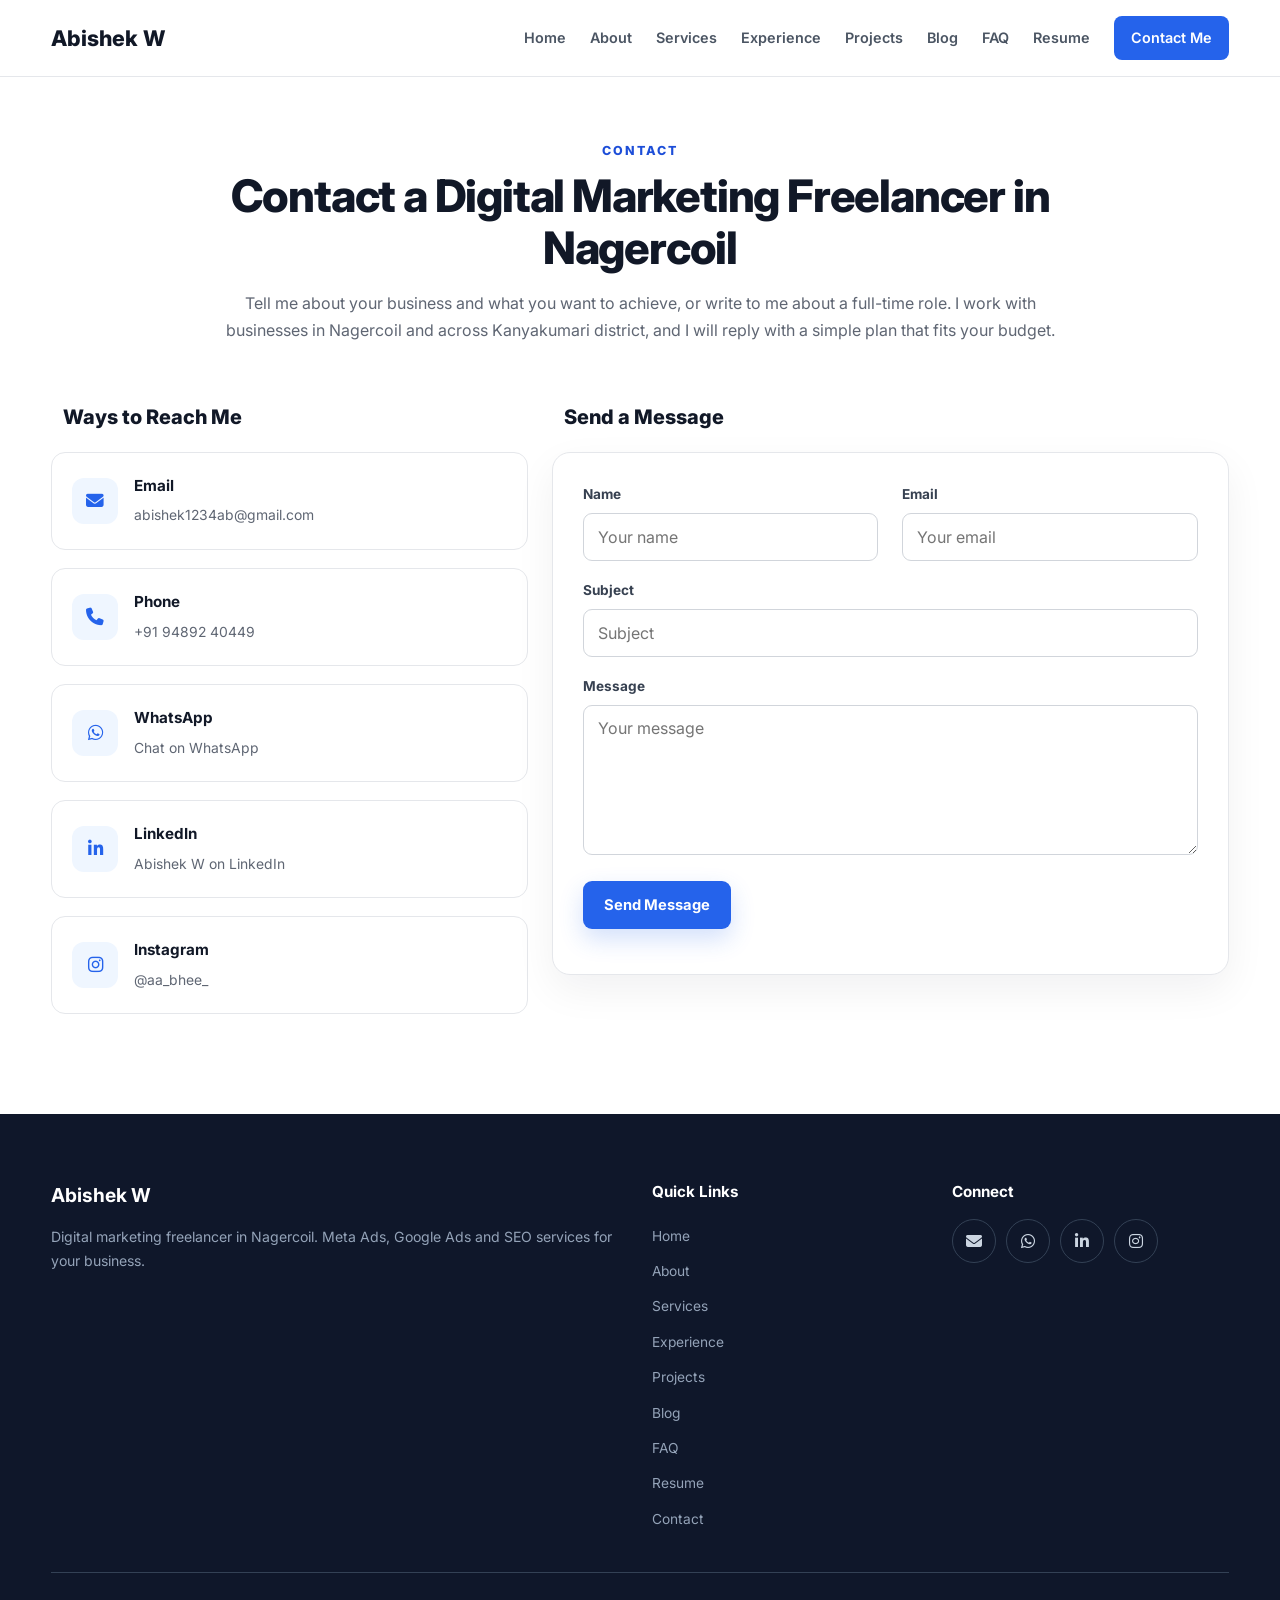
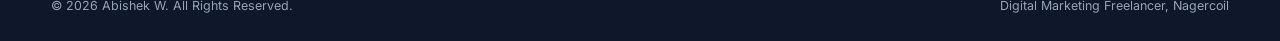
==== commit 2c2afbd4: "Update contact details and descriptions in contact.html" ====
--- a/contact.html
+++ b/contact.html
@@ -6,7 +6,7 @@
 
 <!-- SEO -->
 <title>Contact a Digital Marketing Freelancer in Nagercoil</title>
-<meta name="description" content="Contact Abishek W, digital marketing freelancer in Nagercoil, for Meta Ads, Google Ads and SEO services. Call or WhatsApp +91 94892 40449.">
+<meta name="description" content="Contact a digital marketing freelancer in Nagercoil for Meta Ads, Google Ads and SEO services for your business. Send a message or chat on WhatsApp.">
 <meta name="author" content="Abishek W">
 <meta name="robots" content="index, follow, max-image-preview:large">
 <meta name="geo.region" content="IN-TN">
@@ -105,7 +105,7 @@
       "image": "https://abishekwabi.github.io/abishek-digital-marketer/image.jpeg",
       "telephone": "+919489240449",
       "email": "abishek1234ab@gmail.com",
-      "description": "Digital marketing in Nagercoil: Meta Ads, Google Ads, SEO services and lead generation for local businesses.",
+      "description": "Digital marketing in Nagercoil: Meta Ads, Google Ads, SEO services and lead generation for your business.",
       "slogan": "Meta Ads, Google Ads and SEO services in Nagercoil",
       "address": {"@type": "PostalAddress", "addressLocality": "Nagercoil", "addressRegion": "Tamil Nadu", "addressCountry": "IN"},
       "areaServed": [{"@type": "City", "name": "Nagercoil"}, {"@type": "AdministrativeArea", "name": "Kanyakumari district"}],
@@ -226,7 +226,7 @@
     <div class="row">
       <div class="col-lg-6">
         <h3>Abishek W</h3>
-        <p>Digital marketing freelancer in Nagercoil. Meta Ads, Google Ads and SEO services for local businesses.</p>
+        <p>Digital marketing freelancer in Nagercoil. Meta Ads, Google Ads and SEO services for your business.</p>
       </div>
       <div class="col-lg-3">
         <h4>Quick Links</h4>
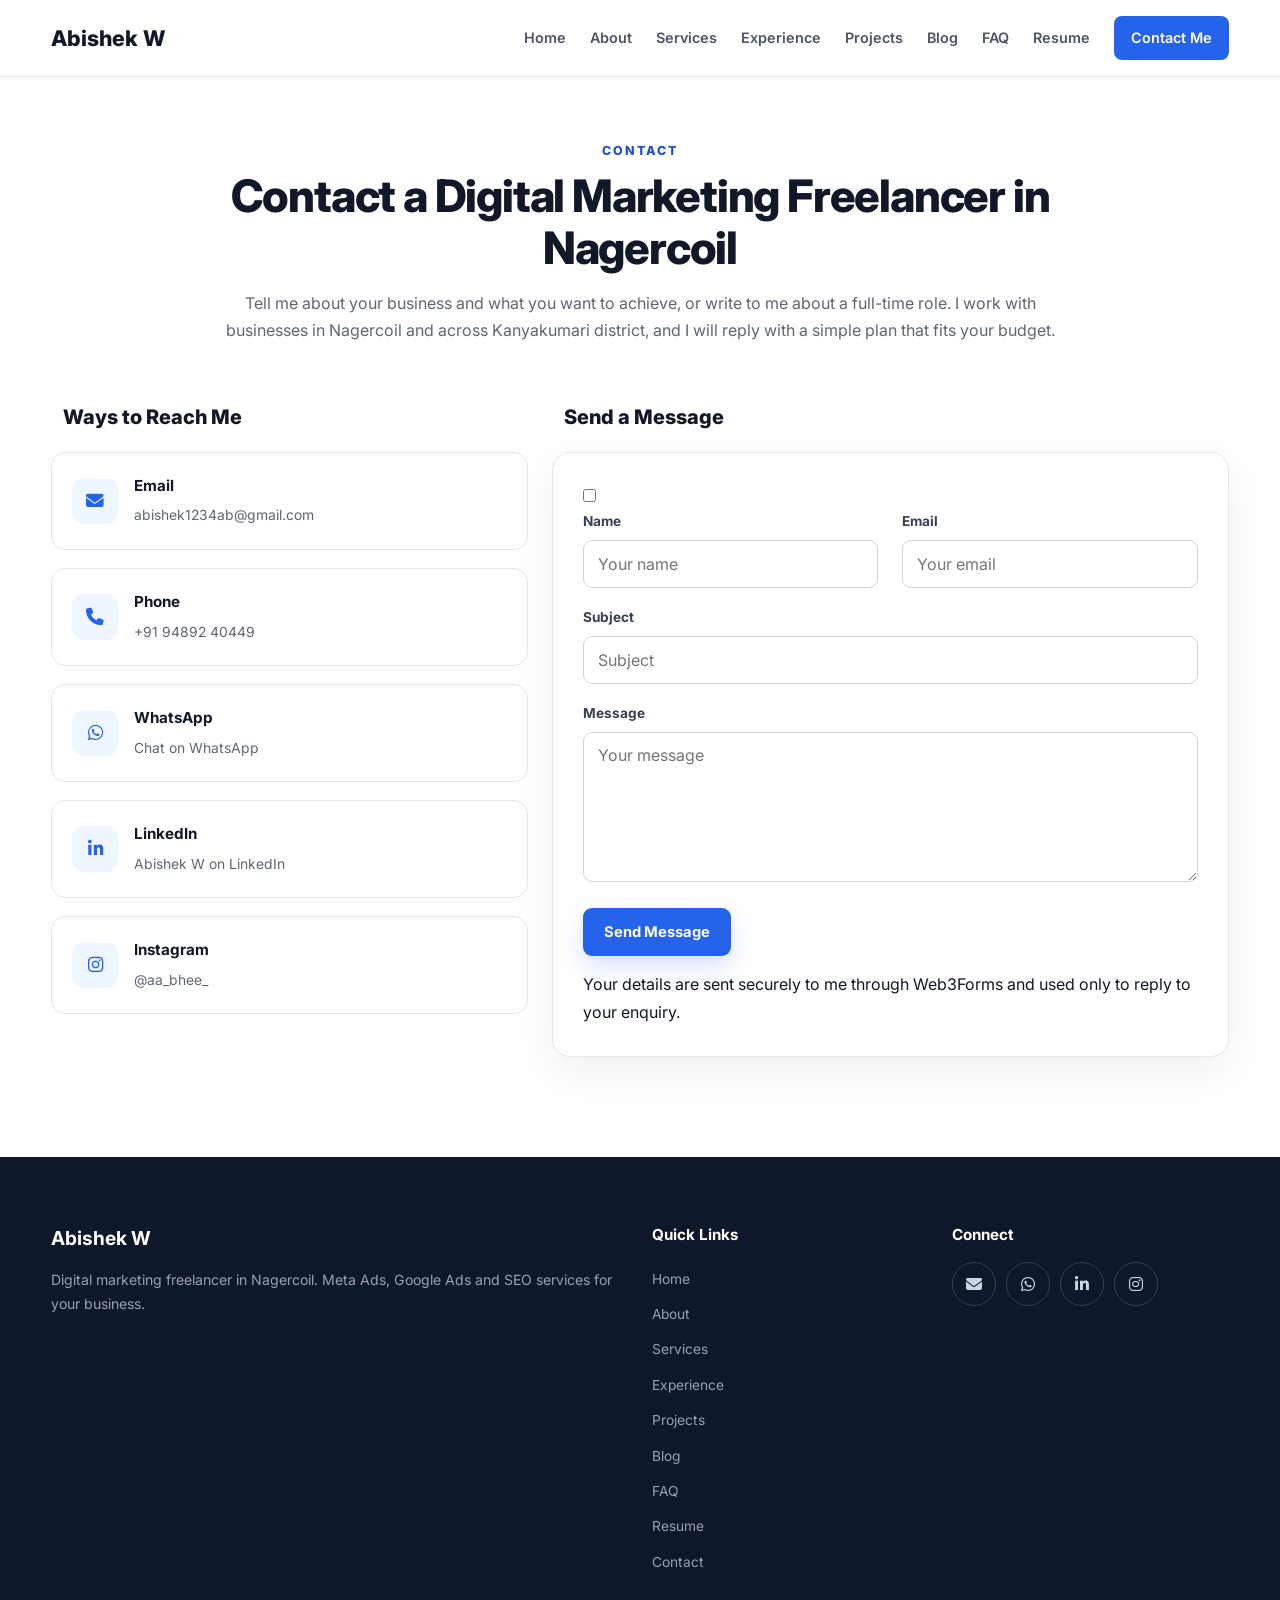
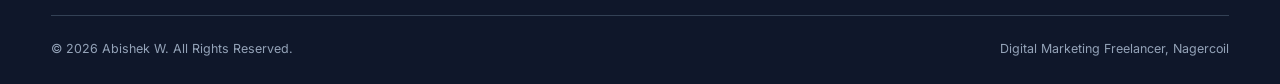
==== commit 48b6c871: "Update contact.html" ====
--- a/contact.html
+++ b/contact.html
@@ -190,7 +190,10 @@
       <!-- CONTACT FORM -->
       <div class="col-lg-7">
         <h2 class="contact-subheading">Send a Message</h2>
-        <form id="contactForm" class="contact-form" action="#" method="POST">
+        <form id="contactForm" class="contact-form" action="https://api.web3forms.com/submit" method="POST">
+          <input type="hidden" name="access_key" value="1bad8e12-4336-404e-baf0-e7dd0b3c53b6">
+          <input type="hidden" name="from_name" value="Website contact form">
+          <input type="checkbox" name="botcheck" class="hp-field" tabindex="-1" autocomplete="off" aria-hidden="true">
           <div class="row">
             <div class="col-md-6 mb-3">
               <label for="name">Name</label>
@@ -209,8 +212,9 @@
             <label for="message">Message</label>
             <textarea id="message" name="message" rows="6" class="form-control" placeholder="Your message" required></textarea>
           </div>
-          <button type="submit" class="btn btn-primary">Send Message</button>
-          <p id="formMessage" class="mt-3" role="status" aria-live="polite"></p>
+          <button type="submit" class="btn btn-primary" id="submitBtn">Send Message</button>
+          <p id="formMessage" class="mt-3 form-status" role="status" aria-live="polite"></p>
+          <p class="form-note">Your details are sent securely to me through Web3Forms and used only to reply to your enquiry.</p>
         </form>
       </div>
 
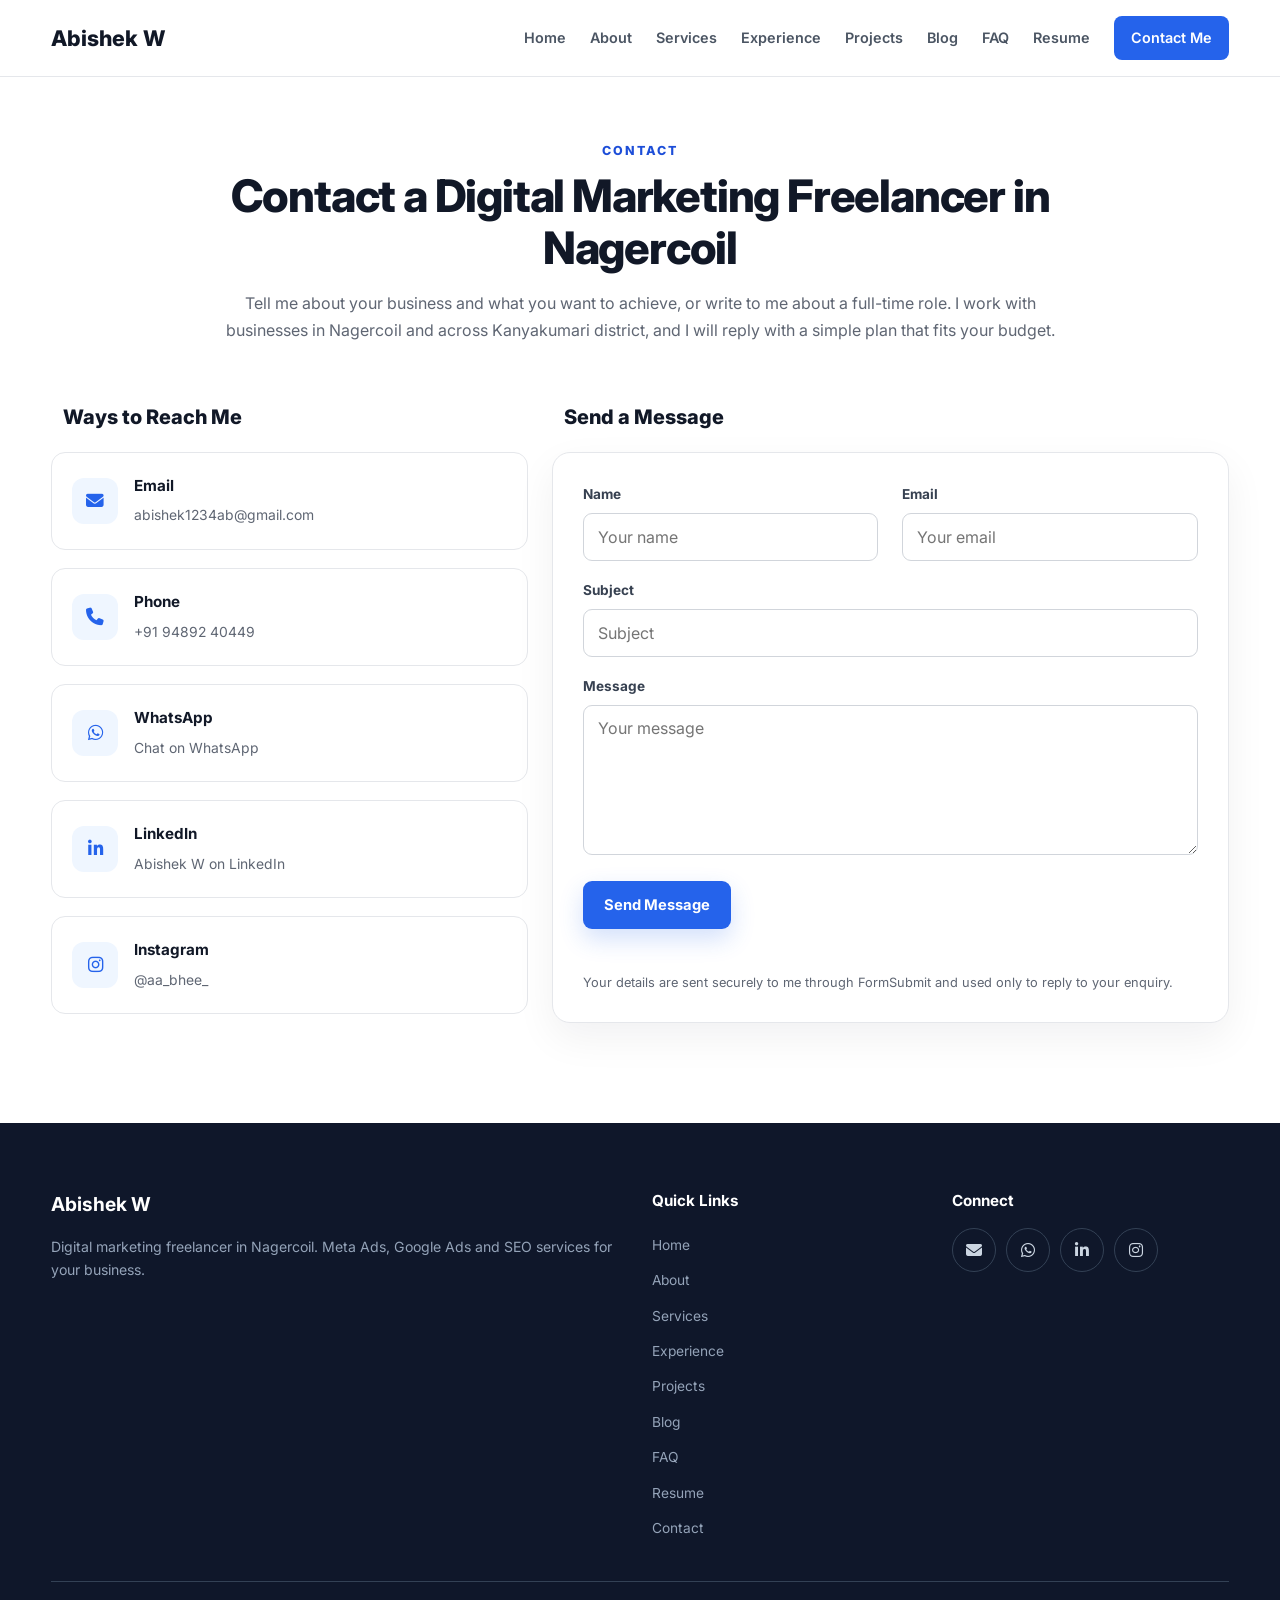
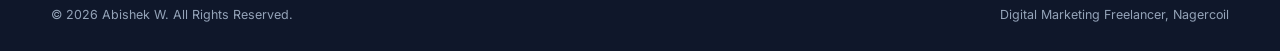
==== commit cb1b74d9: "Update contact.html" ====
--- a/contact.html
+++ b/contact.html
@@ -42,7 +42,7 @@
 <link rel="preconnect" href="https://www.googletagmanager.com">
 
 <!-- Main stylesheet -->
-<link rel="stylesheet" href="style.css">
+<link rel="stylesheet" href="style.css?v=20261111b">
 
 <!-- Google Fonts and icons: loaded without blocking the first paint -->
 <link rel="stylesheet" href="https://fonts.googleapis.com/css2?family=Inter:wght@400;600;700;800&display=swap" media="print" onload="this.media='all'">
@@ -190,10 +190,7 @@
       <!-- CONTACT FORM -->
       <div class="col-lg-7">
         <h2 class="contact-subheading">Send a Message</h2>
-        <form id="contactForm" class="contact-form" action="https://api.web3forms.com/submit" method="POST">
-          <input type="hidden" name="access_key" value="1bad8e12-4336-404e-baf0-e7dd0b3c53b6">
-          <input type="hidden" name="from_name" value="Website contact form">
-          <input type="checkbox" name="botcheck" class="hp-field" tabindex="-1" autocomplete="off" aria-hidden="true">
+        <form id="contactForm" class="contact-form" action="https://formsubmit.co/ajax/abishek1234ab@gmail.com" method="POST">
           <div class="row">
             <div class="col-md-6 mb-3">
               <label for="name">Name</label>
@@ -214,7 +211,7 @@
           </div>
           <button type="submit" class="btn btn-primary" id="submitBtn">Send Message</button>
           <p id="formMessage" class="mt-3 form-status" role="status" aria-live="polite"></p>
-          <p class="form-note">Your details are sent securely to me through Web3Forms and used only to reply to your enquiry.</p>
+          <p class="form-note">Your details are sent securely to me through FormSubmit and used only to reply to your enquiry.</p>
         </form>
       </div>
 
@@ -264,6 +261,6 @@
   </div>
 </footer>
 
-<script src="script.js" defer></script>
+<script src="script.js?v=20261111b" defer></script>
 </body>
 </html>
--- a/style.css
+++ b/style.css
@@ -573,6 +573,18 @@
 
 
 /* =========================================================
+   CONTACT FORM STATUS + SPAM TRAP
+========================================================= */
+.form-status { font-size: 0.92rem; font-weight: 600; min-height: 1.4em; }
+.form-status.success { color: #166534; }
+.form-status.error { color: #b91c1c; }
+.form-status a { color: #1d4ed8; text-decoration: underline; text-underline-offset: 3px; }
+.form-note { margin-top: 8px; color: #5f6673; font-size: 0.8rem; line-height: 1.5; }
+.contact-form .btn:disabled { opacity: 0.7; cursor: not-allowed; transform: none; }
+.hp-field { position: absolute; left: -9999px; width: 1px; height: 1px; opacity: 0; pointer-events: none; }
+
+
+/* =========================================================
    REDUCED MOTION
 ========================================================= */
 @media (prefers-reduced-motion: reduce) {
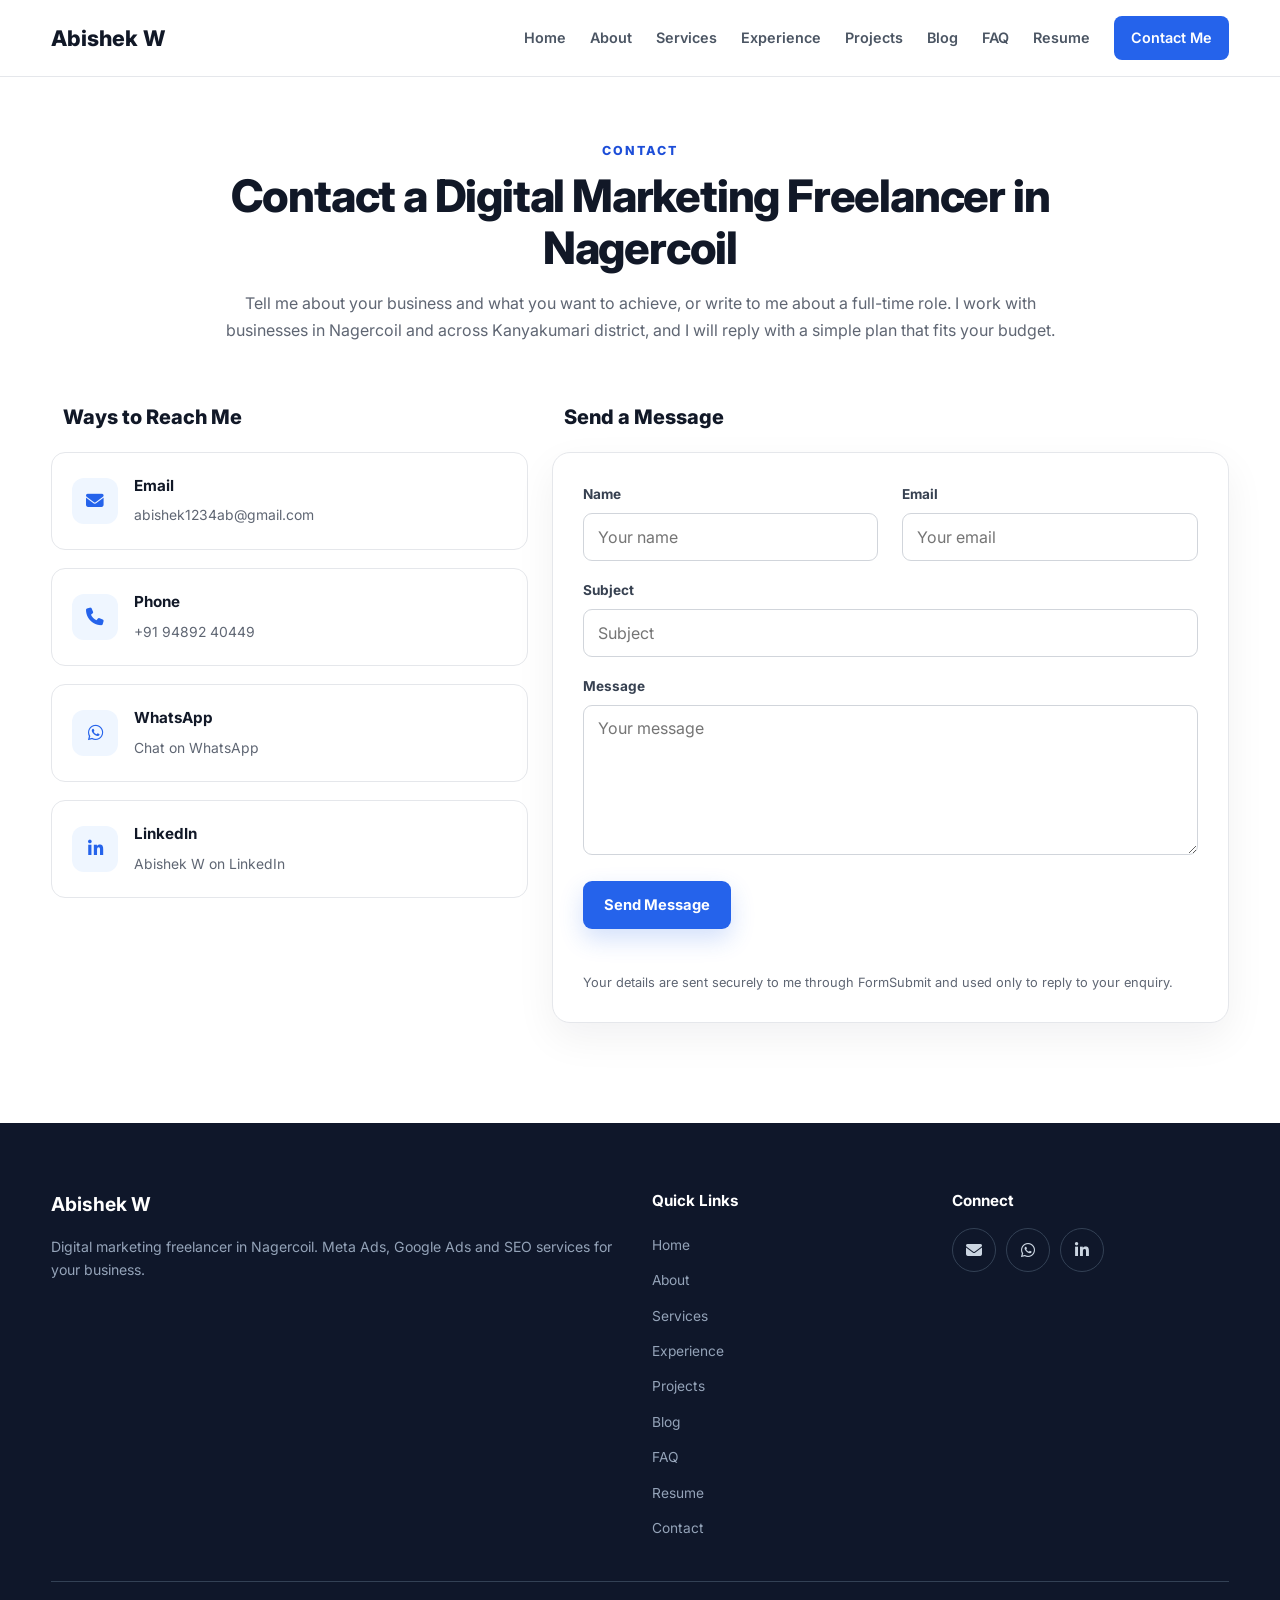
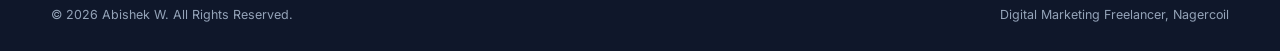
==== commit f550dd7f: "Update contact.html" ====
--- a/contact.html
+++ b/contact.html
@@ -6,7 +6,7 @@
 
 <!-- SEO -->
 <title>Contact a Digital Marketing Freelancer in Nagercoil</title>
-<meta name="description" content="Contact a digital marketing freelancer in Nagercoil for Meta Ads, Google Ads and SEO services for your business. Send a message or chat on WhatsApp.">
+<meta name="description" content="Contact a digital marketing freelancer in Nagercoil for Meta Ads, Google Ads and SEO services. Share your goals and budget and get a clear plan.">
 <meta name="author" content="Abishek W">
 <meta name="robots" content="index, follow, max-image-preview:large">
 <meta name="geo.region" content="IN-TN">
@@ -62,7 +62,7 @@
       "@id": "https://abishekwabi.github.io/abishek-digital-marketer/contact.html#contactpage",
       "url": "https://abishekwabi.github.io/abishek-digital-marketer/contact.html",
       "name": "Contact a Digital Marketing Freelancer in Nagercoil",
-      "description": "Contact Abishek W, a digital marketing freelancer in Nagercoil, for Meta Ads, Google Ads and SEO services.",
+      "description": "Get in touch for digital marketing in Nagercoil: Meta Ads, Google Ads and SEO services for your business.",
       "inLanguage": "en-IN",
       "isPartOf": {"@id": "https://abishekwabi.github.io/abishek-digital-marketer/#website"},
       "about": {"@id": "https://abishekwabi.github.io/abishek-digital-marketer/#service"},
@@ -95,7 +95,7 @@
       "telephone": "+919489240449",
       "knowsAbout": ["Digital marketing", "SEO", "Google Ads", "Meta Ads", "Lead generation"],
       "address": {"@type": "PostalAddress", "addressLocality": "Nagercoil", "addressRegion": "Tamil Nadu", "addressCountry": "IN"},
-      "sameAs": ["https://www.linkedin.com/in/abishekw06/", "https://www.instagram.com/aa_bhee_/"]
+      "sameAs": ["https://www.linkedin.com/in/abishekw06/"]
     },
     {
       "@type": "ProfessionalService",
@@ -183,14 +183,13 @@
           <div class="contact-item"><i class="fa-solid fa-phone" aria-hidden="true"></i><div><h3>Phone</h3><a href="tel:+919489240449">+91 94892 40449</a></div></div>
           <div class="contact-item"><i class="fa-brands fa-whatsapp" aria-hidden="true"></i><div><h3>WhatsApp</h3><a href="https://wa.me/919489240449" target="_blank" rel="noopener">Chat on WhatsApp</a></div></div>
           <div class="contact-item"><i class="fa-brands fa-linkedin-in" aria-hidden="true"></i><div><h3>LinkedIn</h3><a href="https://www.linkedin.com/in/abishekw06/" target="_blank" rel="noopener">Abishek W on LinkedIn</a></div></div>
-          <div class="contact-item"><i class="fa-brands fa-instagram" aria-hidden="true"></i><div><h3>Instagram</h3><a href="https://www.instagram.com/aa_bhee_/" target="_blank" rel="noopener">@aa_bhee_</a></div></div>
         </div>
       </div>
 
       <!-- CONTACT FORM -->
       <div class="col-lg-7">
         <h2 class="contact-subheading">Send a Message</h2>
-        <form id="contactForm" class="contact-form" action="https://formsubmit.co/ajax/abishek1234ab@gmail.com" method="POST">
+        <form id="contactForm" class="contact-form" action="https://formsubmit.co/ajax/e1cd2988c9e55db48999a95a6052252c" method="POST">
           <div class="row">
             <div class="col-md-6 mb-3">
               <label for="name">Name</label>
@@ -249,7 +248,6 @@
           <a href="mailto:abishek1234ab@gmail.com" aria-label="Email"><i class="fa-solid fa-envelope" aria-hidden="true"></i></a>
           <a href="https://wa.me/919489240449" target="_blank" rel="noopener" aria-label="WhatsApp"><i class="fa-brands fa-whatsapp" aria-hidden="true"></i></a>
           <a href="https://www.linkedin.com/in/abishekw06/" target="_blank" rel="noopener" aria-label="LinkedIn"><i class="fa-brands fa-linkedin-in" aria-hidden="true"></i></a>
-          <a href="https://www.instagram.com/aa_bhee_/" target="_blank" rel="noopener" aria-label="Instagram"><i class="fa-brands fa-instagram" aria-hidden="true"></i></a>
         </div>
       </div>
     </div>
@@ -262,5 +260,14 @@
 </footer>
 
 <script src="script.js?v=20261111b" defer></script>
+<script>
+(function () {
+  var form = document.getElementById('contactForm');
+  if (!form || typeof gtag !== 'function') return;
+  form.addEventListener('submit', function () {
+    gtag('event', 'event_1', { form_name: 'contact', transport_type: 'beacon' });
+  });
+})();
+</script>
 </body>
 </html>
--- a/style.css
+++ b/style.css
@@ -573,7 +573,7 @@
 
 
 /* =========================================================
-   CONTACT FORM STATUS + SPAM TRAP
+   CONTACT FORM STATUS
 ========================================================= */
 .form-status { font-size: 0.92rem; font-weight: 600; min-height: 1.4em; }
 .form-status.success { color: #166534; }
@@ -581,7 +581,6 @@
 .form-status a { color: #1d4ed8; text-decoration: underline; text-underline-offset: 3px; }
 .form-note { margin-top: 8px; color: #5f6673; font-size: 0.8rem; line-height: 1.5; }
 .contact-form .btn:disabled { opacity: 0.7; cursor: not-allowed; transform: none; }
-.hp-field { position: absolute; left: -9999px; width: 1px; height: 1px; opacity: 0; pointer-events: none; }
 
 
 /* =========================================================
